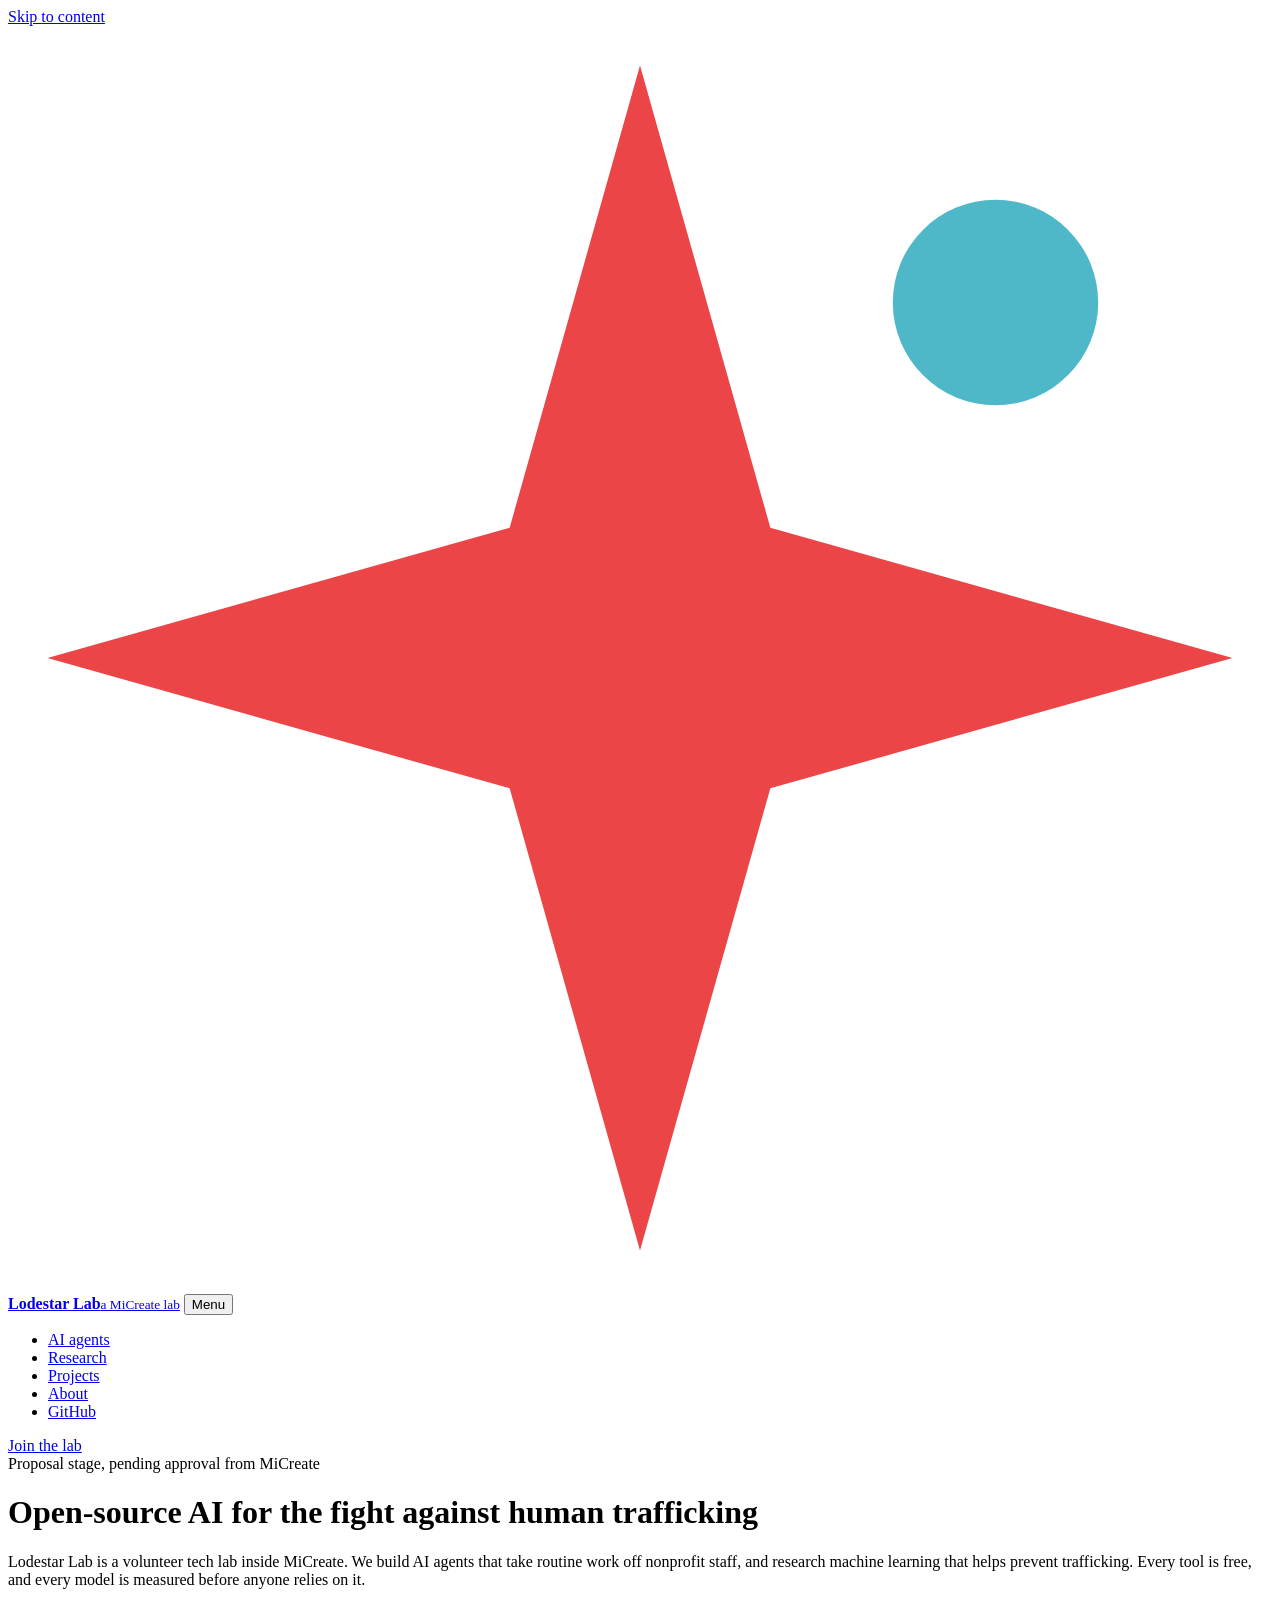
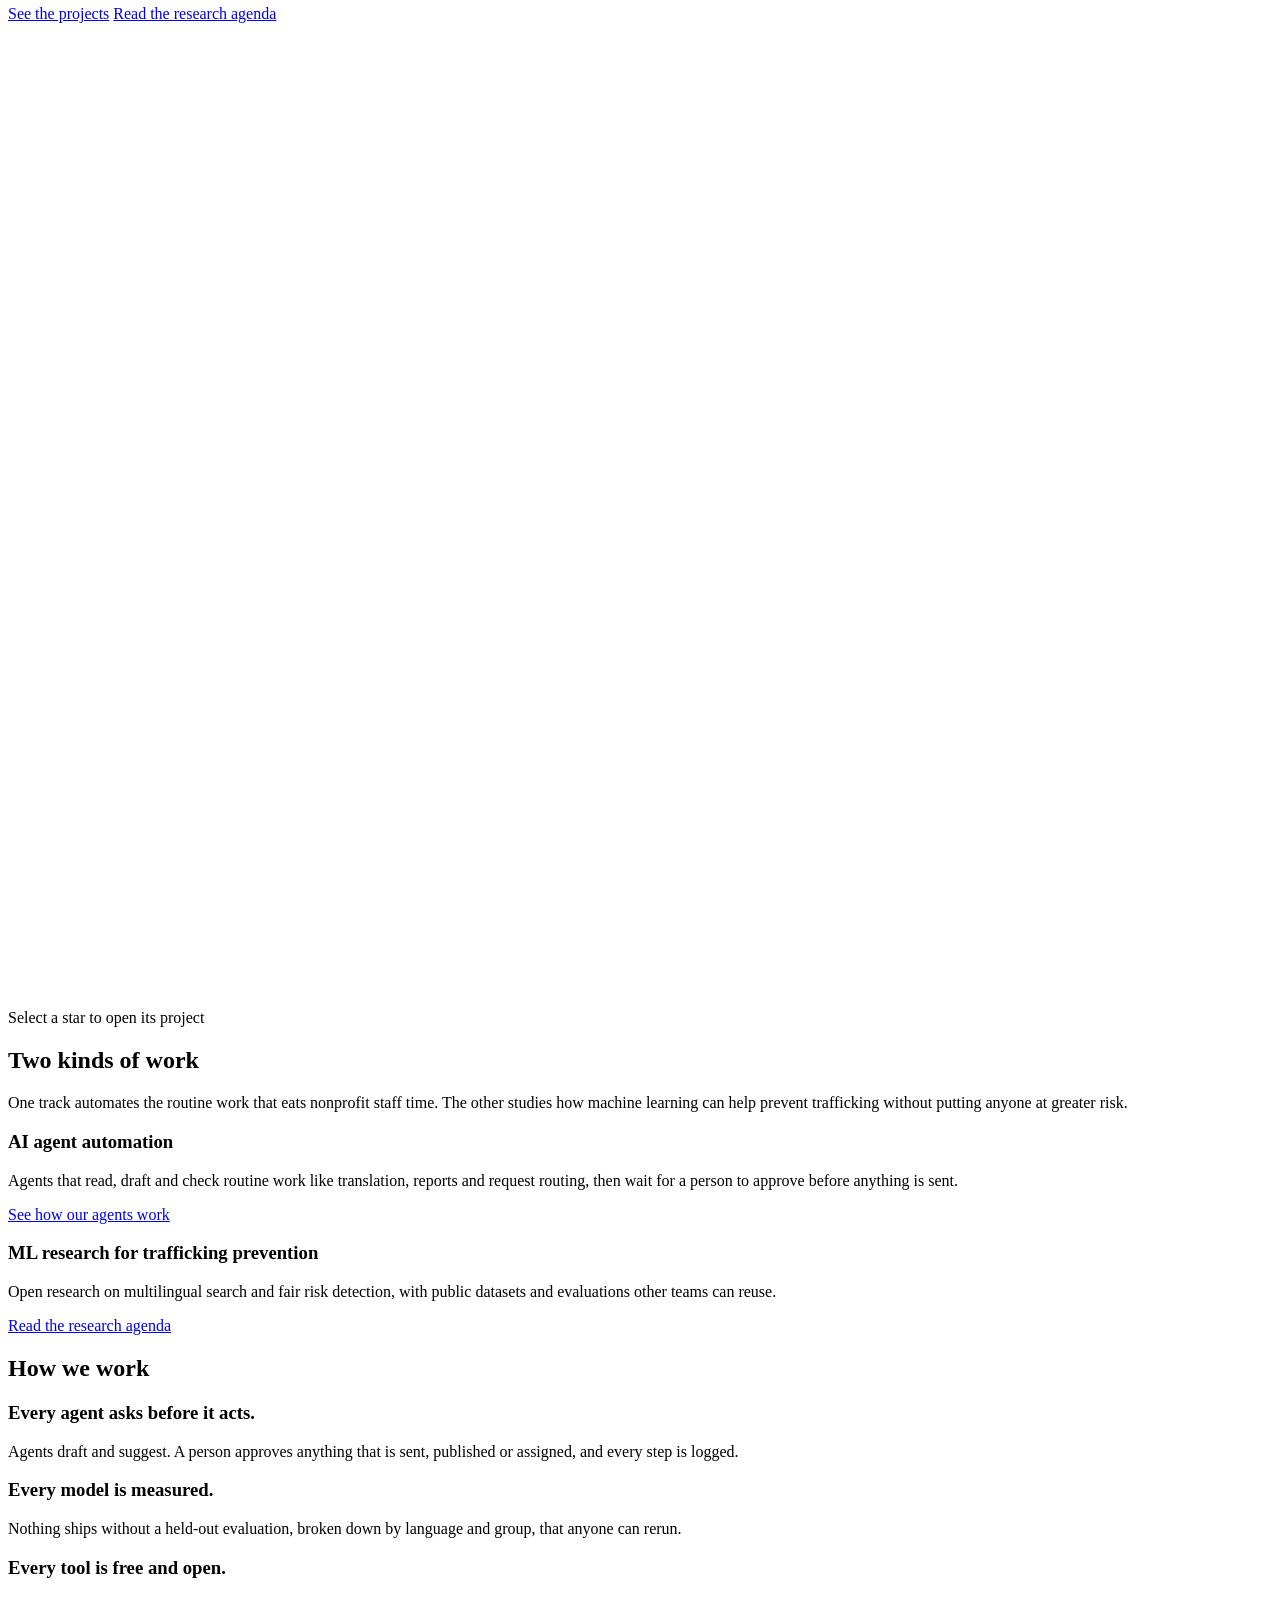
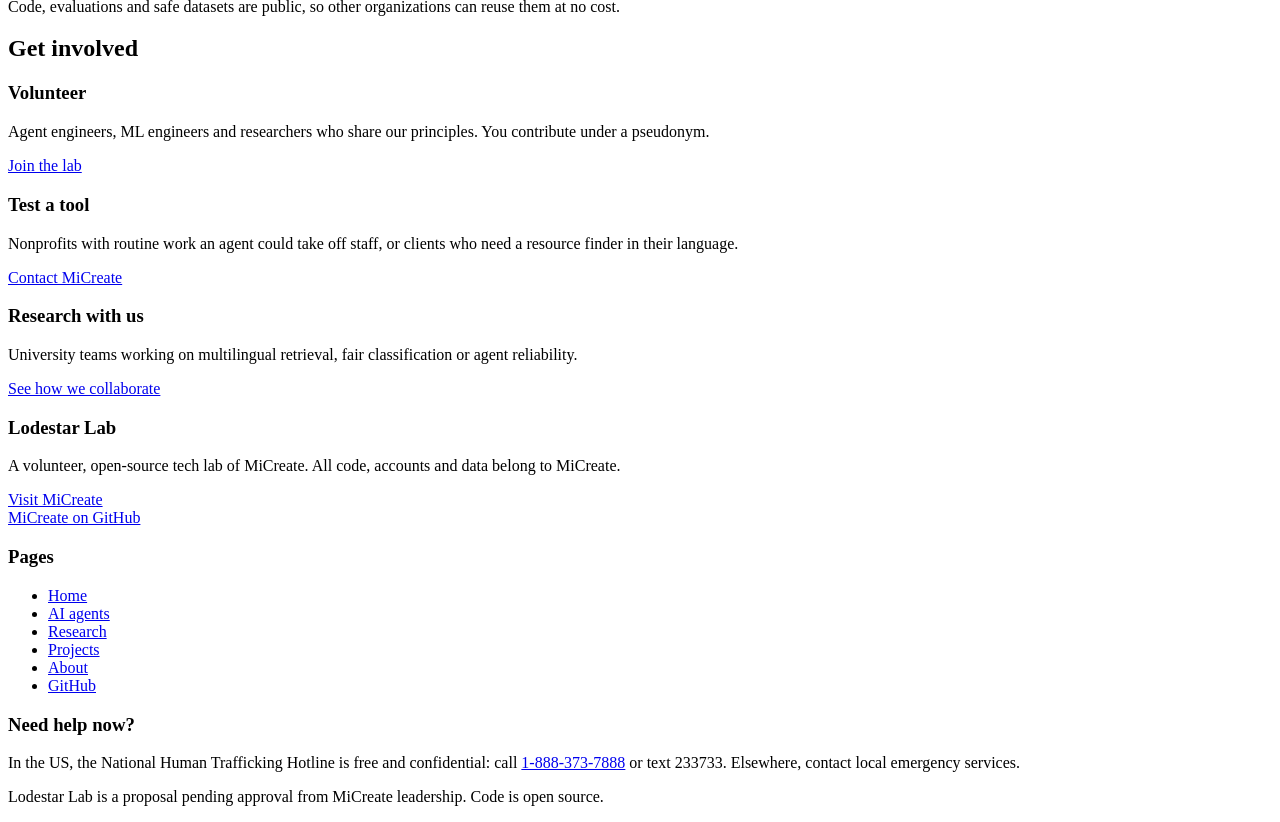
==== index.html @ 082ba0b3 "Add Lodestar Lab website pages and README" ====
<!DOCTYPE html>
<html lang="en">
<head>
<meta charset="utf-8">
<meta name="viewport" content="width=device-width, initial-scale=1">
<title>Lodestar Lab: open-source AI against human trafficking</title>
<meta name="description" content="Lodestar Lab is a volunteer, open-source tech lab inside MiCreate building AI agents for nonprofits and machine learning research for trafficking prevention.">
<meta property="og:title" content="Lodestar Lab: open-source AI against human trafficking">
<meta property="og:description" content="Lodestar Lab is a volunteer, open-source tech lab inside MiCreate building AI agents for nonprofits and machine learning research for trafficking prevention.">
<link rel="icon" href="data:image/svg+xml,%3Csvg xmlns='http://www.w3.org/2000/svg' viewBox='-16 -16 32 32'%3E%3Cpath d='M0-15L3.3-3.3 15 0 3.3 3.3 0 15-3.3 3.3-15 0-3.3-3.3Z' fill='%23EB4547'/%3E%3C/svg%3E">
<link rel="preconnect" href="https://fonts.googleapis.com">
<link rel="preconnect" href="https://fonts.gstatic.com" crossorigin>
<link href="https://fonts.googleapis.com/css2?family=Karla:wght@400;700&family=Rubik:wght@400;500&display=swap" rel="stylesheet">
<link rel="stylesheet" href="assets/style.css">
</head>
<body>
<a class="skip" href="#main">Skip to content</a>
<header class="site-head">
  <div class="wrap">
    <a class="brand" href="index.html"><svg viewBox="-16 -16 32 32" aria-hidden="true"><path d="M0-15L3.3-3.3 15 0 3.3 3.3 0 15-3.3 3.3-15 0-3.3-3.3Z" fill="#EB4547"/><circle cx="9" cy="-9" r="2.6" fill="#4FB8C8"/></svg><span><b>Lodestar Lab</b><small>a MiCreate lab</small></span></a>
    <button class="menu" aria-expanded="false" aria-controls="nav">Menu</button>
    <nav class="nav" id="nav" aria-label="Main">
      <ul><li><a href="agents.html">AI agents</a></li><li><a href="research.html">Research</a></li><li><a href="projects.html">Projects</a></li><li><a href="about.html">About</a></li><li><a class="gh-link" href="#">GitHub</a></li></ul>
      <a class="btn btn-line" href="about.html#join">Join the lab</a>
    </nav>
  </div>
</header>
<main id="main">

<div class="hero">
  <div class="wrap">
    <div>
      <span class="status"><i></i>Proposal stage, pending approval from MiCreate</span>
      <h1 class="bar">Open-source AI for the fight against human trafficking</h1>
      <p class="lede">Lodestar Lab is a volunteer tech lab inside MiCreate. We build AI agents that take routine work off nonprofit staff, and research machine learning that helps prevent trafficking. Every tool is free, and every model is measured before anyone relies on it.</p>
      <div class="actions">
        <a class="btn btn-coral" href="projects.html">See the projects</a>
        <a class="btn btn-line" href="research.html">Read the research agenda</a>
      </div>
    </div>
    <div class="sky">
      <svg id="sky" viewBox="0 0 680 520" role="group" aria-label="Project map. Each star is a project; select one to open its details."></svg>
      <p class="sky-hint">Select a star to open its project</p>
    </div>
  </div>
</div>

<section>
  <div class="wrap">
    <h2 class="bar">Two kinds of work</h2>
    <p class="lede">One track automates the routine work that eats nonprofit staff time. The other studies how machine learning can help prevent trafficking without putting anyone at greater risk.</p>
    <div class="tracks">
      <div class="track-card">
        <h3>AI agent automation</h3>
        <p>Agents that read, draft and check routine work like translation, reports and request routing, then wait for a person to approve before anything is sent.</p>
        <ul data-track-list="A"></ul>
        <a class="more" href="agents.html">See how our agents work</a>
      </div>
      <div class="track-card research">
        <h3>ML research for trafficking prevention</h3>
        <p>Open research on multilingual search and fair risk detection, with public datasets and evaluations other teams can reuse.</p>
        <ul data-track-list="B"></ul>
        <a class="more" href="research.html">Read the research agenda</a>
      </div>
    </div>
  </div>
</section>

<section class="band">
  <div class="wrap">
    <h2 class="bar">How we work</h2>
    <div class="claims">
      <div><h3>Every agent asks before it acts.</h3><p>Agents draft and suggest. A person approves anything that is sent, published or assigned, and every step is logged.</p></div>
      <div><h3>Every model is measured.</h3><p>Nothing ships without a held-out evaluation, broken down by language and group, that anyone can rerun.</p></div>
      <div><h3>Every tool is free and open.</h3><p>Code, evaluations and safe datasets are public, so other organizations can reuse them at no cost.</p></div>
    </div>
  </div>
</section>

<section>
  <div class="wrap">
    <h2 class="bar">Get involved</h2>
    <div class="cta">
      <div><h3>Volunteer</h3><p>Agent engineers, ML engineers and researchers who share our principles. You contribute under a pseudonym.</p><a href="about.html#join">Join the lab</a></div>
      <div><h3>Test a tool</h3><p>Nonprofits with routine work an agent could take off staff, or clients who need a resource finder in their language.</p><a class="mc-link" href="#">Contact MiCreate</a></div>
      <div><h3>Research with us</h3><p>University teams working on multilingual retrieval, fair classification or agent reliability.</p><a href="research.html#collaborate">See how we collaborate</a></div>
    </div>
  </div>
</section>
</main>
<footer class="site-foot">
  <div class="wrap">
    <div>
      <h3>Lodestar Lab</h3>
      <p>A volunteer, open-source tech lab of MiCreate. All code, accounts and data belong to MiCreate.</p>
      <p><a class="mc-link" href="#">Visit MiCreate</a><br><a class="gh-org" href="#">MiCreate on GitHub</a></p>
    </div>
    <div>
      <h3>Pages</h3>
      <ul><li><a href="index.html">Home</a></li><li><a href="agents.html">AI agents</a></li><li><a href="research.html">Research</a></li><li><a href="projects.html">Projects</a></li><li><a href="about.html">About</a></li><li><a class="gh-link" href="#">GitHub</a></li></ul>
    </div>
    <div class="help">
      <h3>Need help now?</h3>
      <p>In the US, the National Human Trafficking Hotline is free and confidential: call <a href="tel:18883737888">1-888-373-7888</a> or text 233733. Elsewhere, contact local emergency services.</p>
    </div>
    <p class="fine">Lodestar Lab is a proposal pending approval from MiCreate leadership. Code is open source.</p>
  </div>
</footer>
<script src="assets/data.js"></script>
<script src="assets/site.js"></script>
</body>
</html>
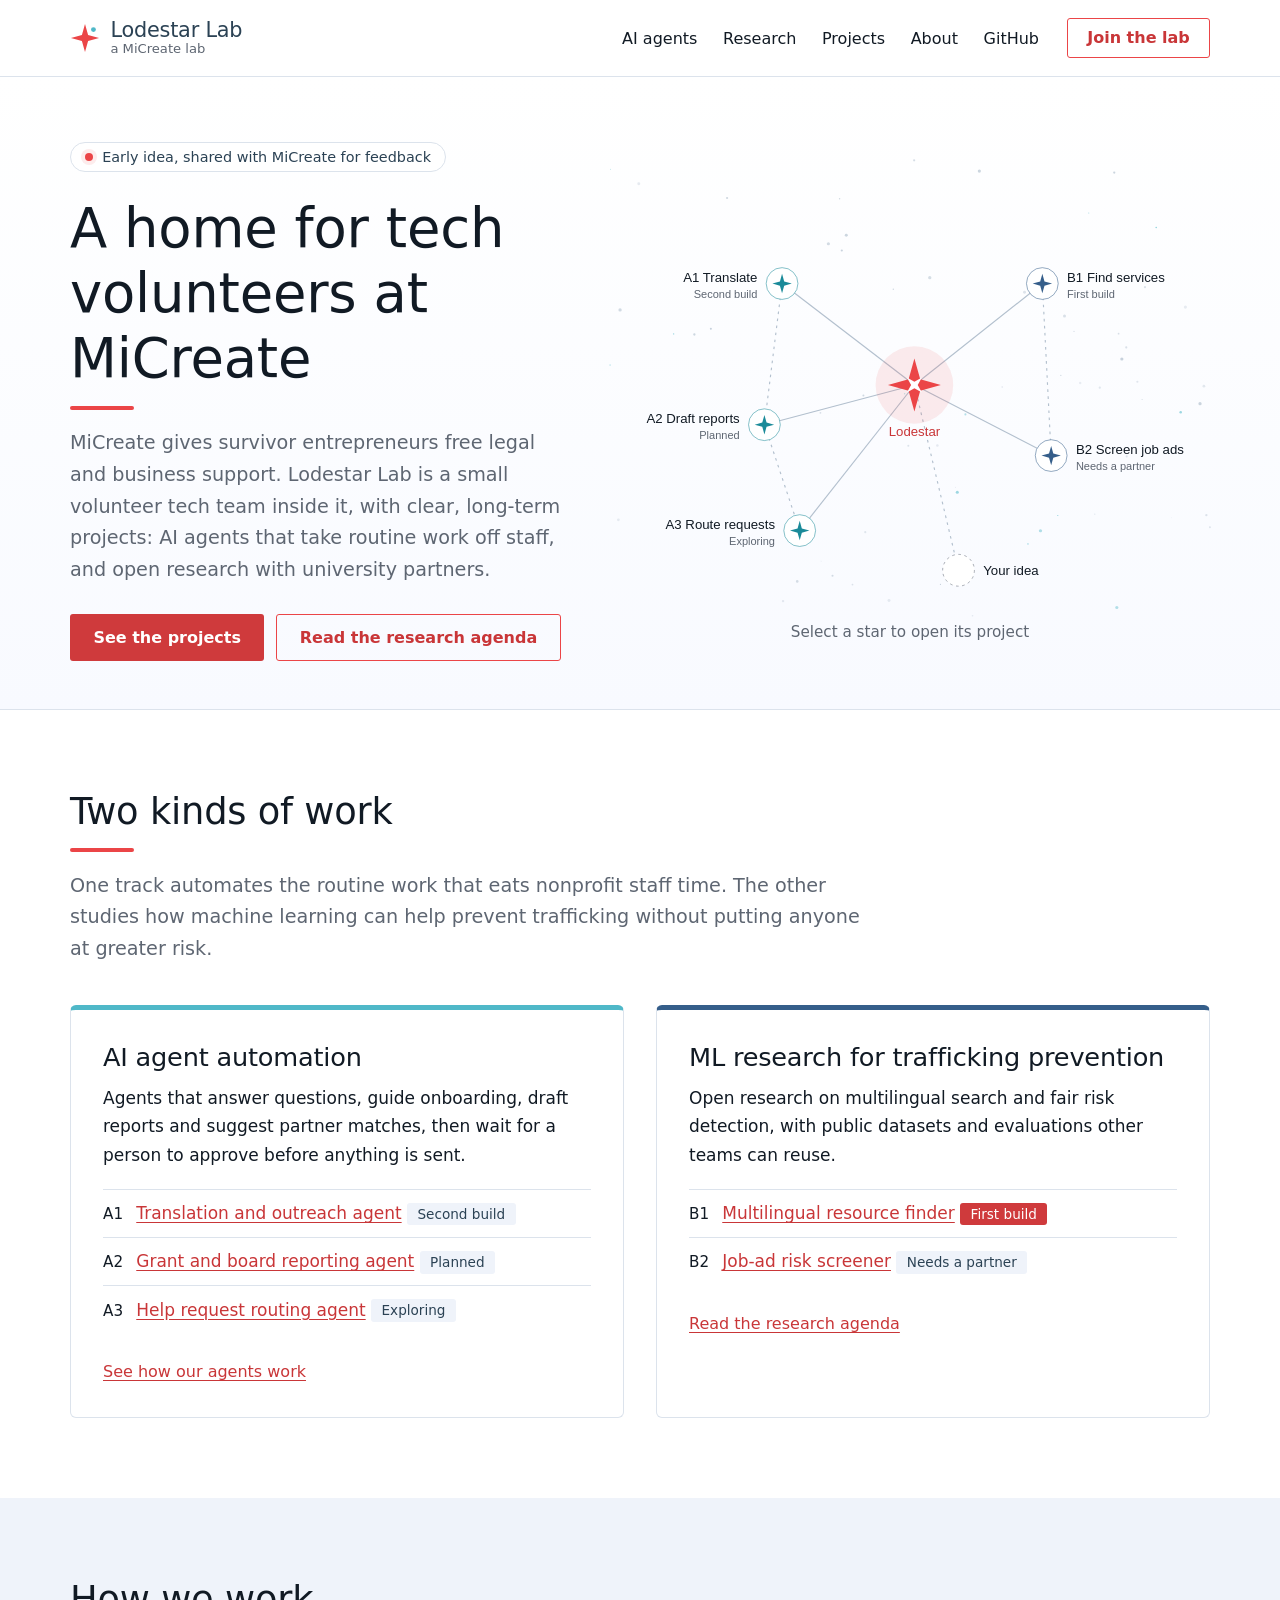
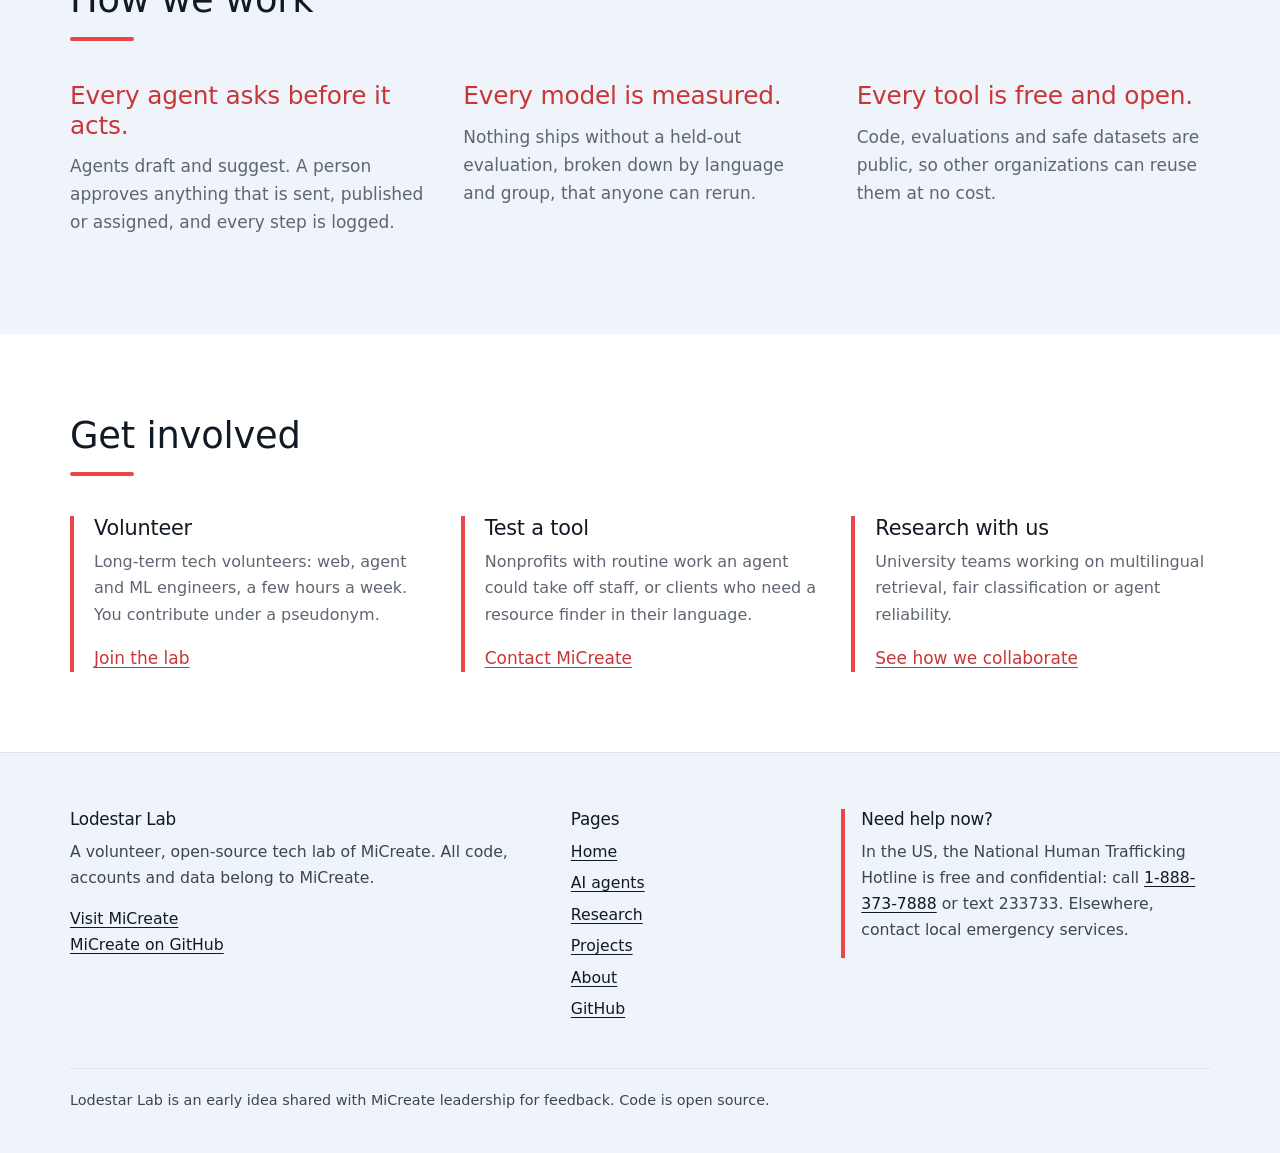
==== commit f4fd8a23: "Update pages to match the revised proposal" ====
--- a/index.html
+++ b/index.html
@@ -30,9 +30,9 @@
 <div class="hero">
   <div class="wrap">
     <div>
-      <span class="status"><i></i>Proposal stage, pending approval from MiCreate</span>
-      <h1 class="bar">Open-source AI for the fight against human trafficking</h1>
-      <p class="lede">Lodestar Lab is a volunteer tech lab inside MiCreate. We build AI agents that take routine work off nonprofit staff, and research machine learning that helps prevent trafficking. Every tool is free, and every model is measured before anyone relies on it.</p>
+      <span class="status"><i></i>Early idea, shared with MiCreate for feedback</span>
+      <h1 class="bar">A home for tech volunteers at MiCreate</h1>
+      <p class="lede">MiCreate gives survivor entrepreneurs free legal and business support. Lodestar Lab is a small volunteer tech team inside it, with clear, long-term projects: AI agents that take routine work off staff, and open research with university partners.</p>
       <div class="actions">
         <a class="btn btn-coral" href="projects.html">See the projects</a>
         <a class="btn btn-line" href="research.html">Read the research agenda</a>
@@ -52,7 +52,7 @@
     <div class="tracks">
       <div class="track-card">
         <h3>AI agent automation</h3>
-        <p>Agents that read, draft and check routine work like translation, reports and request routing, then wait for a person to approve before anything is sent.</p>
+        <p>Agents that answer questions, guide onboarding, draft reports and suggest partner matches, then wait for a person to approve before anything is sent.</p>
         <ul data-track-list="A"></ul>
         <a class="more" href="agents.html">See how our agents work</a>
       </div>
@@ -81,7 +81,7 @@
   <div class="wrap">
     <h2 class="bar">Get involved</h2>
     <div class="cta">
-      <div><h3>Volunteer</h3><p>Agent engineers, ML engineers and researchers who share our principles. You contribute under a pseudonym.</p><a href="about.html#join">Join the lab</a></div>
+      <div><h3>Volunteer</h3><p>Long-term tech volunteers: web, agent and ML engineers, a few hours a week. You contribute under a pseudonym.</p><a href="about.html#join">Join the lab</a></div>
       <div><h3>Test a tool</h3><p>Nonprofits with routine work an agent could take off staff, or clients who need a resource finder in their language.</p><a class="mc-link" href="#">Contact MiCreate</a></div>
       <div><h3>Research with us</h3><p>University teams working on multilingual retrieval, fair classification or agent reliability.</p><a href="research.html#collaborate">See how we collaborate</a></div>
     </div>
@@ -103,7 +103,7 @@
       <h3>Need help now?</h3>
       <p>In the US, the National Human Trafficking Hotline is free and confidential: call <a href="tel:18883737888">1-888-373-7888</a> or text 233733. Elsewhere, contact local emergency services.</p>
     </div>
-    <p class="fine">Lodestar Lab is a proposal pending approval from MiCreate leadership. Code is open source.</p>
+    <p class="fine">Lodestar Lab is an early idea shared with MiCreate leadership for feedback. Code is open source.</p>
   </div>
 </footer>
 <script src="assets/data.js"></script>
--- a/assets/style.css
+++ b/assets/style.css
@@ -0,0 +1,339 @@
+/* Lodestar Lab: shared styles. Palette and type follow micreate.org (Rubik + Karla, coral, teal, slate). */
+:root{
+  --coral:#EB4547; --coral-btn:#CF3A3C; --coral-hover:#BE3F40; --coral-ink:#C93638; --coral-soft:#FDECEC;
+  --teal:#4FB8C8; --teal-ink:#17707C; --teal-soft:#E4F4F6;
+  --slate:#2B4254; --blue:#355E8A; --blue-soft:#E7EEF6;
+  --ink:#111A24; --muted:#5E6672; --line:#DCE3EC;
+  --white:#FFFFFF; --wash:#F8FAFF; --band:#EFF3FA;
+  --ok:#2F7D5B; --warn:#B4541E; --amber:#D99A1E;
+  --head:"Rubik",system-ui,sans-serif;
+  --body:"Karla",system-ui,sans-serif;
+  --mono:ui-monospace,SFMono-Regular,Menlo,Consolas,monospace;
+  --measure:66ch;
+}
+*{box-sizing:border-box}
+html{scroll-behavior:smooth}
+@media (prefers-reduced-motion:reduce){html{scroll-behavior:auto}*{animation:none!important;transition:none!important}}
+body{margin:0;background:var(--white);color:var(--ink);font:400 1.0625rem/1.65 var(--body);-webkit-font-smoothing:antialiased}
+a{color:var(--coral-ink);text-underline-offset:3px}
+a:hover{color:var(--coral-hover)}
+:focus-visible{outline:3px solid var(--teal);outline-offset:3px;border-radius:3px}
+h1,h2,h3,h4{font-family:var(--head);font-weight:500;letter-spacing:-.2px;line-height:1.2;margin:0;color:var(--ink)}
+h1{font-size:clamp(2.2rem,4.6vw,3rem)}
+h2{font-size:clamp(1.75rem,3.2vw,2.3rem)}
+h3{font-size:1.3rem}
+h4{font-size:1.05rem}
+p{margin:0 0 1em;max-width:var(--measure)}
+.wrap{width:min(1140px,100% - 3rem);margin-inline:auto}
+.skip{position:absolute;left:-999px;top:0;background:var(--ink);color:#fff;padding:.5rem 1rem;z-index:20}
+.skip:focus{left:1rem}
+
+/* MiCreate's signature: a short coral rule under section headings */
+.bar::after{content:"";display:block;width:64px;height:4px;background:var(--coral);margin-top:.9rem;border-radius:2px}
+.lede{font-size:1.2rem;color:var(--muted);margin-top:1.1rem}
+
+/* buttons */
+.btn{font:700 1rem var(--body);padding:.8rem 1.4rem;border-radius:3px;text-decoration:none;border:1.5px solid transparent;cursor:pointer;display:inline-flex;align-items:center;gap:.5rem;line-height:1.2}
+.btn-coral{background:var(--coral-btn);color:#fff}
+.btn-coral:hover{background:var(--coral-hover);color:#fff}
+.btn-line{border-color:var(--coral);color:var(--coral-ink);background:transparent}
+.btn-line:hover{background:var(--coral-soft);color:var(--coral-hover)}
+.btn-quiet{border-color:var(--line);color:var(--ink);background:#fff}
+.btn-quiet:hover{border-color:var(--slate);color:var(--ink)}
+.actions{display:flex;gap:.75rem;flex-wrap:wrap;margin-top:1.75rem}
+
+/* header */
+.site-head{background:#fff;border-bottom:1px solid var(--line);position:sticky;top:0;z-index:10}
+.site-head .wrap{display:flex;align-items:center;justify-content:space-between;gap:1.5rem;min-height:76px}
+.brand{display:flex;align-items:center;gap:.65rem;text-decoration:none;color:var(--slate)}
+.brand svg{width:30px;height:30px;flex:none}
+.brand b{font:500 1.3rem var(--head);letter-spacing:-.2px;display:block;line-height:1.05}
+.brand small{font:400 .82rem var(--body);color:var(--muted);display:block}
+.nav{display:flex;align-items:center;gap:1.75rem}
+.nav ul{display:flex;gap:1.6rem;list-style:none;margin:0;padding:0}
+.nav ul a{font:500 1rem var(--head);color:var(--ink);text-decoration:none;padding:.35rem 0;border-bottom:2px solid transparent}
+.nav ul a:hover{border-bottom-color:var(--coral);color:var(--ink)}
+.nav ul a[aria-current="page"]{border-bottom-color:var(--coral)}
+.nav .btn{padding:.6rem 1.2rem}
+.menu{display:none;background:none;border:1.5px solid var(--line);border-radius:3px;padding:.45rem .7rem;font:500 .95rem var(--head);cursor:pointer;color:var(--ink)}
+@media (max-width:900px){
+  .menu{display:inline-block}
+  .nav{position:absolute;inset:76px 0 auto;background:#fff;border-bottom:1px solid var(--line);flex-direction:column;align-items:flex-start;padding:1rem 1.5rem 1.5rem;gap:1rem;display:none}
+  .nav.open{display:flex}
+  .nav ul{flex-direction:column;gap:.6rem}
+}
+
+/* page intro */
+.intro{padding:4.5rem 0 3.5rem;background:var(--wash);border-bottom:1px solid var(--line)}
+.intro .crumb{font:500 .95rem var(--head);color:var(--muted);margin-bottom:1rem;display:block}
+.intro .crumb a{color:var(--muted)}
+section{padding:5rem 0}
+section.band{background:var(--band)}
+section.wash{background:var(--wash)}
+.split{display:grid;grid-template-columns:minmax(0,4fr) minmax(0,7fr);gap:3rem;align-items:start}
+@media (max-width:880px){.split{grid-template-columns:1fr;gap:1.5rem}}
+
+/* status pill */
+.status{display:inline-flex;align-items:center;gap:.55rem;font:500 .9rem var(--head);color:var(--slate);background:#fff;border:1px solid var(--line);border-radius:999px;padding:.35rem .9rem;margin-bottom:1.5rem}
+.status i{width:8px;height:8px;border-radius:50%;background:var(--coral);box-shadow:0 0 0 4px var(--coral-soft)}
+
+/* home hero */
+.hero{padding:4rem 0 3rem;background:linear-gradient(180deg,#fff 0%,var(--wash) 100%);border-bottom:1px solid var(--line);overflow:hidden}
+.hero .wrap{display:grid;grid-template-columns:minmax(0,5fr) minmax(0,6fr);gap:2.5rem;align-items:center}
+.hero h1{font-size:clamp(2.4rem,5vw,3.4rem)}
+@media (max-width:900px){.hero .wrap{grid-template-columns:1fr}}
+.sky svg{width:100%;height:auto;display:block;overflow:visible}
+.sky-hint{font:400 .95rem var(--body);color:var(--muted);text-align:center;margin:.25rem auto 0}
+.star{cursor:pointer;outline:none}
+.star .halo{fill:currentColor;opacity:0;transition:opacity .2s}
+.star:hover .halo,.star:focus-visible .halo{opacity:.16}
+.star:focus-visible .ring{stroke:var(--coral);stroke-width:2.5}
+.star text{font:500 15px "Rubik",sans-serif;fill:var(--ink)}
+.star .sub{font:400 12.5px "Karla",sans-serif;fill:var(--muted)}
+.link{stroke:#B3C0CE;stroke-width:1.3;fill:none}
+.link.track{stroke-dasharray:3 5}
+.draw{stroke-dasharray:var(--len);stroke-dashoffset:var(--len);animation:draw 1.5s cubic-bezier(.6,.1,.2,1) forwards}
+@keyframes draw{to{stroke-dashoffset:0}}
+.fade{opacity:0;animation:fade .7s ease-out forwards}
+@keyframes fade{to{opacity:1}}
+@media (max-width:600px){.star text{font-size:19px}.star .sub{display:none}}
+
+/* two tracks */
+.tracks{display:grid;grid-template-columns:1fr 1fr;gap:2rem;margin-top:2.5rem}
+.track-card{background:#fff;border:1px solid var(--line);border-top:5px solid var(--teal);border-radius:6px;padding:2rem}
+.track-card.research{border-top-color:var(--blue)}
+.track-card h3{font-size:1.6rem;margin-bottom:.75rem}
+.track-card ul{list-style:none;padding:0;margin:1.25rem 0 1.5rem}
+.track-card li{padding:.6rem 0;border-top:1px solid var(--line);display:flex;gap:.75rem;align-items:baseline}
+.track-card li b{font:500 .95rem var(--head);min-width:2.2ch}
+.track-card .more{font:500 1rem var(--head)}
+@media (max-width:820px){.tracks{grid-template-columns:1fr}}
+
+/* "We are" statements, MiCreate style */
+.claims{display:grid;grid-template-columns:repeat(3,minmax(0,1fr));gap:2.5rem;margin-top:2.5rem}
+.claims h3{color:var(--coral-ink);font-size:1.55rem;margin-bottom:.75rem}
+.claims p{color:var(--muted)}
+@media (max-width:820px){.claims{grid-template-columns:1fr}}
+
+/* CTA band */
+.cta{display:grid;grid-template-columns:repeat(3,minmax(0,1fr));gap:2rem;margin-top:2.5rem}
+.cta div{border-left:4px solid var(--coral);padding-left:1.25rem}
+.cta h3{margin-bottom:.5rem}
+.cta p{color:var(--muted);font-size:1rem}
+@media (max-width:820px){.cta{grid-template-columns:1fr}}
+
+/* tags */
+.tag{font:500 .9rem var(--head);display:inline-flex;align-items:center;gap:.45rem;color:var(--ink)}
+.tag::before{content:"";width:10px;height:10px;border-radius:2px;background:var(--teal)}
+.tag.B::before{background:var(--blue)}
+.risk{font-size:.95rem;white-space:nowrap}
+.risk b{display:inline-block;width:.6rem;height:.6rem;border-radius:50%;margin-right:.4rem;background:var(--ok)}
+.risk.medium b{background:var(--amber)}
+.risk.higher b{background:var(--warn)}
+.pill{font:500 .85rem var(--head);padding:.2rem .65rem;border-radius:3px;background:var(--band);white-space:nowrap;color:var(--slate)}
+.pill.first{background:var(--coral-btn);color:#fff}
+
+/* projects table */
+.proj-tools{display:flex;justify-content:space-between;align-items:center;gap:1rem;flex-wrap:wrap;margin-bottom:1.5rem}
+.filters{display:flex;gap:.5rem;flex-wrap:wrap}
+.chip{font:500 .95rem var(--head);padding:.45rem 1rem;border-radius:999px;border:1.5px solid var(--line);background:#fff;color:var(--ink);cursor:pointer}
+.chip:hover{border-color:var(--slate)}
+.chip[aria-pressed="true"]{background:var(--slate);border-color:var(--slate);color:#fff}
+.table{border-top:2px solid var(--ink)}
+.cols{display:grid;grid-template-columns:minmax(0,5fr) minmax(0,2fr) minmax(0,1.5fr) minmax(0,1.1fr) minmax(0,1.9fr) 24px;gap:1rem;align-items:center}
+.thead{font:500 .9rem var(--head);color:var(--muted);padding:.75rem .5rem;border-bottom:1px solid var(--line)}
+.row{border-bottom:1px solid var(--line);scroll-margin-top:100px}
+:where(.row)>button{all:unset;box-sizing:border-box;width:100%;padding:1.2rem .5rem;cursor:pointer}
+.row>button:hover{background:var(--wash)}
+.row>button:focus-visible{outline:3px solid var(--teal);outline-offset:-3px}
+.pname{font:500 1.15rem var(--head);display:flex;gap:.75rem;align-items:baseline}
+.pname .code{min-width:2.2ch;color:var(--muted)}
+.chev{width:20px;height:20px;transition:transform .25s;color:var(--slate)}
+.row[data-open="true"] .chev{transform:rotate(45deg)}
+.detail{display:grid;grid-template-rows:0fr;transition:grid-template-rows .3s ease}
+.row[data-open="true"] .detail{grid-template-rows:1fr}
+.detail>div{overflow:hidden}
+.detail dl{display:grid;grid-template-columns:repeat(2,minmax(0,1fr));gap:1.25rem 2.5rem;margin:0;padding:.25rem .5rem 2rem}
+.detail dt{font:500 .95rem var(--head);margin-bottom:.25rem}
+.detail dd{margin:0;color:#34404D;font-size:1rem}
+.detail .wide{grid-column:1/-1}
+.mobile-meta{display:none}
+.empty{padding:2rem .5rem;color:var(--muted)}
+@media (max-width:820px){
+  .thead{display:none}
+  .cols,.row>button{grid-template-columns:1fr 24px}
+  .cols>.c-track,.cols>.c-risk,.cols>.c-size,.cols>.c-status{display:none}
+  .mobile-meta{display:flex;gap:.75rem;flex-wrap:wrap;margin-top:.5rem}
+  .detail dl{grid-template-columns:1fr}
+}
+
+/* pipeline tabs */
+.pipe{display:grid;grid-template-columns:minmax(0,4fr) minmax(0,7fr);gap:3rem;margin-top:2.5rem}
+.steps{list-style:none;margin:0;padding:0;position:relative}
+.steps::before{content:"";position:absolute;left:17px;top:18px;bottom:18px;width:2px;background:var(--line)}
+.steps button{all:unset;box-sizing:border-box;display:flex;gap:1rem;align-items:center;width:100%;padding:.45rem 0;cursor:pointer;font:500 1.05rem var(--head);position:relative}
+.steps .n{width:36px;height:36px;border-radius:50%;display:grid;place-items:center;background:#fff;border:2px solid var(--line);font-size:.95rem;flex:none}
+.steps button[aria-selected="true"] .n{background:var(--slate);border-color:var(--slate);color:#fff}
+.steps button[aria-selected="true"] .n.is-gate{background:var(--coral-btn);border-color:var(--coral-btn)}
+.steps button:hover .n{border-color:var(--slate)}
+.steps button:focus-visible .n{outline:3px solid var(--teal);outline-offset:2px}
+.panel{background:#fff;border:1px solid var(--line);border-radius:6px;padding:2rem 2.25rem;align-self:start;position:sticky;top:96px}
+.panel h3{font-size:1.6rem;margin-bottom:.75rem}
+.panel ul{margin:1rem 0 0;padding-left:1.2rem}
+.panel li{margin-bottom:.45rem}
+.chips{display:flex;flex-wrap:wrap;gap:.5rem;margin-top:1.25rem}
+.chips span{font:400 .9rem var(--body);background:var(--band);border-radius:3px;padding:.2rem .6rem}
+@media (max-width:820px){.pipe{grid-template-columns:1fr}.panel{position:static}}
+
+/* release check */
+.gatebox{display:grid;grid-template-columns:minmax(0,7fr) minmax(0,4fr);gap:3rem;margin-top:2.5rem;align-items:start}
+.q{display:flex;justify-content:space-between;gap:1.5rem;align-items:center;padding:1rem 0;border-bottom:1px solid var(--line)}
+.q p{margin:0}
+.yn{display:flex;border:1.5px solid var(--line);border-radius:3px;overflow:hidden;flex:none;background:#fff}
+.yn button{all:unset;font:500 .95rem var(--head);padding:.45rem 1rem;cursor:pointer;color:var(--muted)}
+.yn button+button{border-left:1.5px solid var(--line)}
+.yn button[aria-pressed="true"]{background:var(--slate);color:#fff}
+.yn button:focus-visible{outline:3px solid var(--teal);outline-offset:-3px}
+.verdict{border-radius:6px;padding:2rem;background:#fff;border:1px solid var(--line);border-top:5px solid var(--line);position:sticky;top:96px}
+.verdict .label{font:500 .95rem var(--head);color:var(--muted);margin:0}
+.verdict .big{font:500 1.8rem/1.2 var(--head);margin:.4rem 0 1rem}
+.verdict.pass{border-top-color:var(--ok)}
+.verdict.fail{border-top-color:var(--coral)}
+.verdict ul{padding-left:1.1rem;margin:0}
+.meter{height:6px;border-radius:3px;background:var(--band);overflow:hidden;margin-top:1.25rem}
+.meter i{display:block;height:100%;width:0;background:var(--slate);transition:width .3s}
+@media (max-width:820px){.gatebox{grid-template-columns:1fr}.verdict{position:static}}
+
+/* agent simulator */
+.sim{display:grid;grid-template-columns:minmax(0,7fr) minmax(0,4fr);gap:2rem;margin-top:2rem;align-items:start}
+.sim-tabs{display:flex;gap:.5rem;flex-wrap:wrap;margin-top:2rem}
+.console{background:#fff;border:1px solid var(--line);border-radius:6px;overflow:hidden}
+.console-head{display:flex;justify-content:space-between;align-items:center;gap:1rem;padding:1rem 1.25rem;border-bottom:1px solid var(--line);background:var(--wash);flex-wrap:wrap}
+.console-head h3{font-size:1.15rem}
+.console-head p{margin:0;color:var(--muted);font-size:.95rem}
+.trace{list-style:none;margin:0;padding:1.25rem;min-height:340px}
+@media (max-width:880px){.trace{min-height:200px}}
+.trace li{display:grid;grid-template-columns:34px 1fr;gap:.9rem;padding:.65rem 0;animation:fade .35s ease-out}
+.trace .ico{width:34px;height:34px;border-radius:50%;display:grid;place-items:center;background:var(--band);color:var(--slate)}
+.trace .ico svg{width:18px;height:18px}
+.trace .k-model .ico{background:var(--teal-soft);color:var(--teal-ink)}
+.trace .k-approval .ico{background:var(--coral-soft);color:var(--coral-ink)}
+.trace .k-done .ico{background:#E3F2EA;color:var(--ok)}
+.trace h4{font-size:1rem;display:flex;gap:.6rem;align-items:center;flex-wrap:wrap}
+.trace .perm{font:500 .78rem var(--head);padding:.1rem .5rem;border-radius:3px;background:var(--band);color:var(--slate)}
+.trace .perm.ask{background:var(--coral-soft);color:var(--coral-ink)}
+.trace p{margin:.2rem 0 0;color:var(--muted);font-size:.98rem}
+.trace .approve{background:var(--wash);border:1px solid var(--line);border-radius:6px;padding:1rem;margin-top:.6rem}
+.trace .approve .actions{margin-top:.75rem}
+.trace .approve textarea{width:100%;font:400 .95rem var(--body);border:1px solid var(--line);border-radius:3px;padding:.5rem;margin-top:.5rem;resize:vertical}
+.trace .idle{color:var(--muted);padding:3rem 1rem;text-align:center;display:block}
+.perms{background:#fff;border:1px solid var(--line);border-radius:6px;padding:1.5rem}
+.perms h3{font-size:1.15rem;margin-bottom:1rem}
+.perms ul{list-style:none;margin:0;padding:0}
+.perms li{display:flex;justify-content:space-between;gap:1rem;padding:.6rem 0;border-top:1px solid var(--line);font-size:.98rem}
+.perms li span:last-child{font:500 .85rem var(--head);white-space:nowrap}
+.p-allow{color:var(--ok)} .p-ask{color:var(--coral-ink)} .p-never{color:var(--muted);text-decoration:line-through}
+.sim-note{font-size:.9rem;color:var(--muted);margin-top:1rem}
+@media (max-width:880px){.sim{grid-template-columns:1fr}}
+
+/* agent architecture flow */
+.flow{display:grid;grid-template-columns:repeat(5,minmax(0,1fr));gap:0;margin-top:2.5rem;counter-reset:f}
+.flow div{position:relative;padding:1.25rem 1.25rem 1.25rem 0;border-top:3px solid var(--slate)}
+.flow div::before{counter-increment:f;content:counter(f);position:absolute;top:-16px;left:0;width:28px;height:28px;border-radius:50%;background:#fff;border:3px solid var(--slate);font:500 .85rem/22px var(--head);text-align:center}
+.flow div.gate{border-top-color:var(--coral)}
+.flow div.gate::before{border-color:var(--coral)}
+.flow h4{margin:.75rem 0 .4rem}
+.flow p{font-size:.98rem;color:var(--muted)}
+@media (max-width:880px){.flow{grid-template-columns:1fr}.flow div{border-top:0;border-left:3px solid var(--slate);padding:0 0 1.5rem 1.75rem}.flow div.gate{border-left-color:var(--coral)}.flow div::before{left:-16px;top:0}.flow h4{margin-top:0}}
+
+/* guardrails / generic grid */
+.grid3{display:grid;grid-template-columns:repeat(auto-fit,minmax(250px,1fr));gap:2rem 2.5rem;margin-top:2.5rem}
+.grid3 h3{font-size:1.2rem;margin-bottom:.5rem}
+.grid3 p{color:var(--muted);font-size:1rem}
+.mark{width:14px;height:14px;display:inline-block;vertical-align:-1px;margin-right:.5rem}
+
+/* research questions */
+.rq{counter-reset:rq;margin-top:2.5rem;border-top:2px solid var(--ink)}
+.rq article{display:grid;grid-template-columns:90px minmax(0,1fr) minmax(0,.9fr);gap:2rem;padding:2rem 0;border-bottom:1px solid var(--line)}
+.rq .id{font:500 1.6rem var(--head);color:var(--coral-ink)}
+.rq h3{font-size:1.3rem;margin-bottom:.6rem}
+.rq p{color:var(--muted);font-size:1rem}
+.rq dl{margin:0;display:grid;gap:.75rem;font-size:.98rem}
+.rq dt{font:500 .9rem var(--head);color:var(--muted)}
+.rq dd{margin:0}
+@media (max-width:820px){.rq article{grid-template-columns:1fr;gap:.75rem}}
+
+/* datasets */
+.datasets{display:grid;grid-template-columns:repeat(auto-fit,minmax(300px,1fr));gap:1.5rem;margin-top:2.5rem}
+.ds{background:#fff;border:1px solid var(--line);border-radius:6px;padding:1.5rem;display:flex;flex-direction:column}
+.ds h3{font:500 1.05rem var(--mono);margin-bottom:.6rem;word-break:break-word}
+.ds p{color:var(--muted);font-size:1rem}
+.ds dl{display:grid;grid-template-columns:auto 1fr;gap:.35rem 1rem;margin:0 0 1rem;font-size:.95rem}
+.ds dt{color:var(--muted)}
+.ds dd{margin:0}
+.ds button{margin-top:auto;align-self:flex-start}
+.ds pre{background:var(--slate);color:#E8F0F7;border-radius:6px;padding:1rem;font:400 .82rem/1.55 var(--mono);overflow-x:auto;margin:1rem 0 0;white-space:pre}
+.ds.closed-data{background:var(--wash);border-style:dashed}
+
+/* publications */
+.pubs{margin-top:2rem;border-top:2px solid var(--ink)}
+.pubs li{list-style:none;display:grid;grid-template-columns:minmax(0,1fr) auto;gap:1rem;padding:1.1rem 0;border-bottom:1px solid var(--line);align-items:baseline}
+.pubs ul{margin:0;padding:0}
+.pubs b{font:500 1.05rem var(--head);display:block}
+.pubs span{color:var(--muted);font-size:.95rem}
+
+/* roadmap */
+.road{list-style:none;margin:2.5rem 0 0;padding:0;display:grid;grid-template-columns:repeat(6,minmax(0,1fr));border-top:2px solid var(--slate)}
+.road li{padding:1rem 1rem 0 0;position:relative}
+.road li::before{content:"";position:absolute;top:-7px;left:0;width:12px;height:12px;border-radius:50%;background:#fff;border:2px solid var(--slate)}
+.road li.key::before{background:var(--coral);border-color:var(--coral)}
+.road .m{font:500 1.1rem var(--head);display:block;margin-top:.5rem}
+.road .d{font-size:.9rem;color:var(--muted)}
+.road p{font-size:.98rem;margin-top:.5rem}
+.note{font-size:.95rem;color:var(--muted);margin-top:2rem}
+@media (max-width:880px){.road{grid-template-columns:1fr;border-top:0;border-left:2px solid var(--slate);margin-left:6px}.road li{padding:0 0 1.5rem 1.5rem}.road li::before{left:-7px;top:.65rem}.road .m{margin-top:0}}
+
+/* metrics */
+.metrics{display:grid;grid-template-columns:repeat(5,minmax(0,1fr));gap:1.5rem;margin-top:2.5rem}
+.metric{border-left:3px solid var(--line);padding-left:1rem}
+.metric .v{font:500 2.2rem var(--head);color:#B9C4D0}
+.metric p{font-size:.95rem;color:var(--muted);margin:0}
+@media (max-width:880px){.metrics{grid-template-columns:repeat(2,1fr)}}
+
+/* roles */
+.roles{margin-top:2rem;border-top:2px solid var(--ink)}
+.roles div{display:grid;grid-template-columns:minmax(0,1.2fr) minmax(0,2fr) auto;gap:1.5rem;padding:1.1rem 0;border-bottom:1px solid var(--line);align-items:baseline}
+.roles b{font:500 1.05rem var(--head)}
+.roles p{margin:0;color:var(--muted);font-size:1rem}
+@media (max-width:760px){.roles div{grid-template-columns:1fr;gap:.35rem}}
+
+/* pseudonym card */
+.join{display:grid;grid-template-columns:minmax(0,6fr) minmax(0,5fr);gap:3rem;align-items:start}
+.namecard{background:#fff;border:1px solid var(--line);border-top:5px solid var(--teal);border-radius:6px;padding:2rem}
+.namecard .handle{font:500 clamp(2rem,5vw,2.6rem) var(--head);margin:.25rem 0 1rem;word-break:break-all;color:var(--slate)}
+.namecard .handle span{color:var(--coral-ink)}
+.namecard p{color:var(--muted);font-size:.98rem}
+.namecard code{display:block;background:var(--slate);border-radius:6px;padding:.75rem 1rem;font:400 .85rem/1.55 var(--mono);color:#E8F0F7;overflow-x:auto;margin:1rem 0;white-space:pre}
+.copied{font-size:.95rem;color:var(--teal-ink);min-height:1.4em;margin-top:.5rem}
+.join ul{padding-left:1.2rem}
+.join li{margin-bottom:.6rem}
+@media (max-width:880px){.join{grid-template-columns:1fr}}
+
+/* principles */
+.princ{display:grid;grid-template-columns:repeat(auto-fit,minmax(230px,1fr));gap:2rem 2.5rem;margin-top:2.5rem}
+.princ h3{font-size:1.2rem;display:flex;align-items:center;gap:.6rem;margin-bottom:.4rem}
+.princ h3 svg{width:14px;height:14px;flex:none}
+.princ p{color:var(--muted);font-size:1rem}
+
+/* footer */
+.site-foot{background:var(--band);border-top:1px solid var(--line);padding:3.5rem 0 2.5rem;font-size:.98rem}
+.site-foot .wrap{display:grid;grid-template-columns:2fr 1fr 1.6fr;gap:2.5rem}
+.site-foot h3{font-size:1.05rem;margin-bottom:.6rem}
+.site-foot ul{list-style:none;margin:0;padding:0}
+.site-foot li{margin-bottom:.35rem}
+.site-foot a{color:var(--ink)}
+.site-foot a:hover{color:var(--coral-ink)}
+.site-foot p{color:#3B4652}
+.help{border-left:4px solid var(--coral);padding-left:1rem;align-self:start}
+.fine{grid-column:1/-1;max-width:none;margin:0;border-top:1px solid var(--line);padding-top:1.25rem;color:var(--muted);font-size:.9rem}
+@media (max-width:820px){.site-foot .wrap{grid-template-columns:1fr}}
